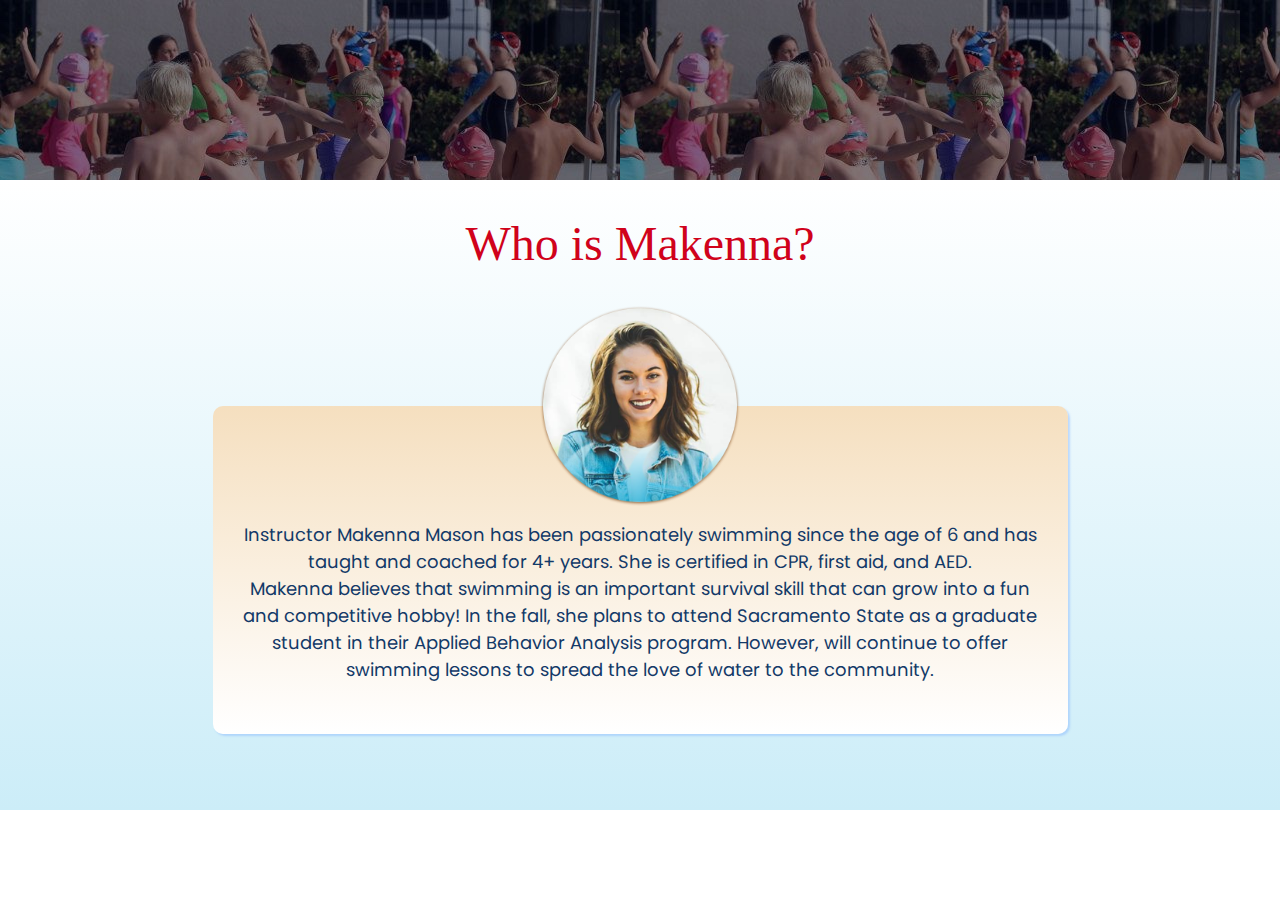
==== about.html @ e8dc3ef0 "Relative path changes & nav coloring" ====
<!doctype html>
<html lang="en">
  <head>
    <!-- Required meta tags -->
    <meta charset="utf-8">
    <meta name="viewport" content="width=device-width, initial-scale=1, shrink-to-fit=no">

    <!-- Jquery first -->
    <script src="https://code.jquery.com/jquery-3.5.1.js" integrity="sha256-QWo7LDvxbWT2tbbQ97B53yJnYU3WhH/C8ycbRAkjPDc=" crossorigin="anonymous"></script>

    <!-- Bootstrap CSS -->
    <link rel="stylesheet" href="https://stackpath.bootstrapcdn.com/bootstrap/4.3.1/css/bootstrap.min.css" integrity="sha384-ggOyR0iXCbMQv3Xipma34MD+dH/1fQ784/j6cY/iJTQUOhcWr7x9JvoRxT2MZw1T" crossorigin="anonymous">
    <link rel="stylesheet" href="css/global.css">
    <link rel="stylesheet" href="css/header-footer.css">
    <link rel="stylesheet" href="css/about.css">
    
    <title>MSS - About</title>

    <script src="js/header-footer.js" language="JavaScript" type="text/javascript"></script> 
    
  </head>
  <body>

    <div id="header"></div>

    <div class="shadow-header"></div>

    <main>

        <div class="body-top-ocean">

            <section class="container center">
                
                <h2>Who is Makenna?</h2>

                    <img src="images/about.png"/>

                    <div class="row justify-content-center">
                        <div class="col-xs-12 col-md-9 body-top-sandy">
                            <p>
                                Instructor Makenna Mason has been passionately swimming since the age of 6 and has taught and coached for 4+ years. 
                                She is certified in CPR, first aid, and AED.
                                <br>
                                Makenna believes that swimming is an important survival skill that can grow into a fun and competitive hobby! 
                                In the fall, she plans to attend Sacramento State as a graduate student in their Applied Behavior Analysis program. 
                                However, will continue to offer swimming lessons to spread the love of water to the community.
                            </p>
                        </div>
                    </div>

            </section>

        </div>

    </main>

    

    <div id="footer"></div>

    <!-- Optional JavaScript -->
    <!-- jQuery first, then Popper.js, then Bootstrap JS -->
    <script src="https://cdn.jsdelivr.net/npm/popper.js@1.16.0/dist/umd/popper.min.js" integrity="sha384-Q6E9RHvbIyZFJoft+2mJbHaEWldlvI9IOYy5n3zV9zzTtmI3UksdQRVvoxMfooAo" crossorigin="anonymous"></script>
    <script src="https://stackpath.bootstrapcdn.com/bootstrap/4.5.0/js/bootstrap.min.js" integrity="sha384-OgVRvuATP1z7JjHLkuOU7Xw704+h835Lr+6QL9UvYjZE3Ipu6Tp75j7Bh/kR0JKI" crossorigin="anonymous"></script>
    
  </body>
</html>
---- css/global.css ----
@font-face {
    font-family: 'Megan June';
    src: url('../fonts/Megan_June.otf') format('opentype');
    font-weight: normal;
    font-style: normal;
}

@font-face {
    font-family: 'Poppins';
    src: url('../fonts/Poppins_Regular.otf') format('opentype');
    font-weight: normal;
    font-style: normal;
}

@font-face {
    font-family: 'Poppins';
    src: url('../fonts/Poppins_Mediumotf') format('opentype');
    font-weight: bold;
    font-style: normal;
}

/* Grow */
.hvr-grow {
    display: inline-block;
    vertical-align: middle;
    -webkit-transform: perspective(1px) translateZ(0);
    transform: perspective(1px) translateZ(0);
    box-shadow: 0 0 1px rgba(0, 0, 0, 0);
    -webkit-transition-duration: 0.3s;
    transition-duration: 0.3s;
    -webkit-transition-property: transform;
    transition-property: transform;
}

.hvr-grow:hover, .hvr-grow:focus, .hvr-grow:active {
    -webkit-transform: scale(1.1);
    transform: scale(1.1);
}

html, body {
    width: auto !important;
    overflow-x: hidden !important;
}

h2 {
    font-family: "SignPainter";
    font-size: 3em;
    color: #D0021B;
    padding: 30px 0px;
}

.center {
    text-align: center;
}

.left {
    text-align: left;
}

.shadow-header {
    width: 100%;
    height: 20vh;
    background-image: url(../images/kids-shadow.jpg);
}

img {
    width: 100%;
    margin: 20px 0px 20px 0px;
}

p {
    font-family: "Poppins";
    color: #133A68;
    padding: 15px 0px;
    font-size: 18px;
}

.hide-mobile {
    display: none;
}

section {
    padding: 30px 0px;
}

/* Colored backgrounds */

.body-top-sandy {
    background: linear-gradient(rgb(245, 223, 191), #FFFFFF);
    width: 100%;
}

.body-top-ocean {
    background: linear-gradient(#FFFFFF, #CCEDF8);
    width: 100%;
}

.body-bottom-blue {
    background: linear-gradient(#FFFFFF, #08B1E3);
    width: 100%;  
}

/* Shadows */

.blue-shadow {
    box-shadow: 2px 2px 2px rgba(141, 187, 255, 0.5)
}

@media (min-width: 768px) {

    .hide-mobile {
        display: block;
    }

    .hide-lg {
        display: none;
    }

}
---- css/header-footer.css ----
@font-face {
    font-family: 'Megan June';
    src: url('../fonts/Megan_June.otf') format('opentype');
    font-weight: normal;
    font-style: normal;
}

nav img {
    width: 50px;
    height: 50px;
    margin: 0px !important;
}

nav {
    font-family: "Megan June";
    font-size: 1.25em;
    background-color: rgba(163, 237, 255, 0.85) !important;
}

/* Footer */

footer {
    background-color: #D2F0FA;
}

footer a {
    font-family: "Megan June";
    font-size: 0.9em;
    letter-spacing: 0.1em;
    color: navy;
}

footer h2 {
    font-size: 2em;
    padding-top: 10px;
    padding-bottom: 0px;
}

footer div {
    padding-bottom: 10px;
    font-size: 1.2em;
}

/* Desktop */

@media (min-width: 768px) {

    nav {
        background-color: rgba(163, 237, 255, 0.75) !important;
    }

}
---- css/about.css ----
main section {
    min-height: 70vh;
}

main section img {
    max-width: 200px;
    margin-bottom: -100px;
    z-index: 2 !important;
    position: relative;
}

.body-top-sandy {
    padding: 20px;
    padding-top: 100px;
    border-radius: 10px;
    box-shadow: 2px 2px 2px rgba(141, 187, 255, 0.5)
}

h2 {
    padding: 5px 0px;
}

@media (min-width: 768px) {

    p {
        border-radius: 10px;
    }

}
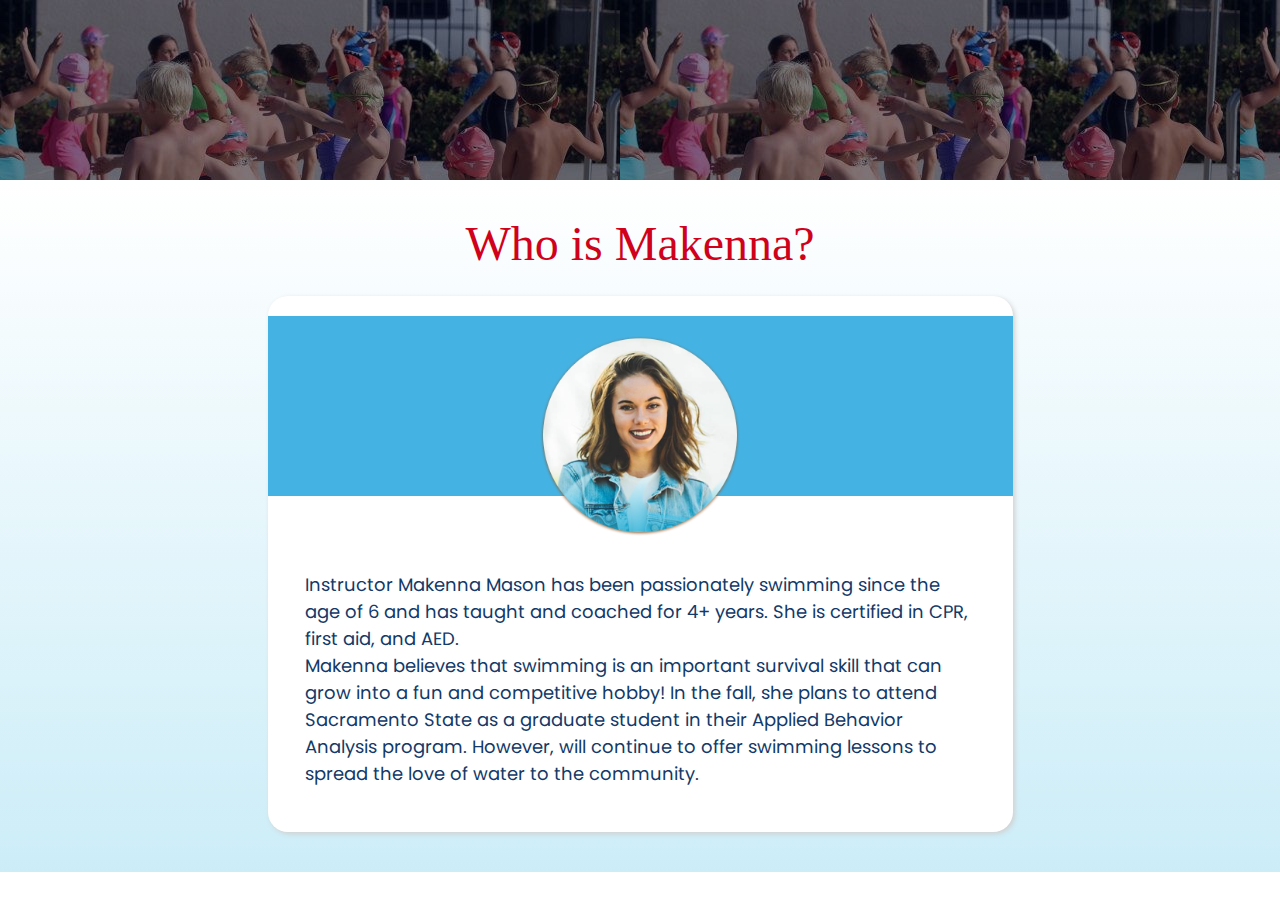
==== commit 1f4695c1: "Makenna about blue panel & scheduling dsgn" ====
--- a/about.html
+++ b/about.html
@@ -33,20 +33,27 @@
                 
                 <h2>Who is Makenna?</h2>
 
-                    <img src="images/about.png"/>
-
-                    <div class="row justify-content-center">
-                        <div class="col-xs-12 col-md-9 body-top-sandy">
-                            <p>
-                                Instructor Makenna Mason has been passionately swimming since the age of 6 and has taught and coached for 4+ years. 
-                                She is certified in CPR, first aid, and AED.
-                                <br>
-                                Makenna believes that swimming is an important survival skill that can grow into a fun and competitive hobby! 
-                                In the fall, she plans to attend Sacramento State as a graduate student in their Applied Behavior Analysis program. 
-                                However, will continue to offer swimming lessons to spread the love of water to the community.
-                            </p>
+                <div class="row justify-content-center">
+                  <div class="col-md-9 col-xs-12">
+                    <div class="panel-outer">
+                        <div class="panel-top">
+                            <img src="images/about.png"/>
+                        </div>
+                        <div class="panel-bottom left">
+                          <p>
+                          Instructor Makenna Mason has been passionately swimming since the age of 6 and has taught and coached for 4+ years. 
+                          She is certified in CPR, first aid, and AED.
+                          <br>
+                          Makenna believes that swimming is an important survival skill that can grow into a fun and competitive hobby! 
+                          In the fall, she plans to attend Sacramento State as a graduate student in their Applied Behavior Analysis program. 
+                          However, will continue to offer swimming lessons to spread the love of water to the community.
+                          </p>
                         </div>
                     </div>
+                  </div>
+                </div>
+                
+              </div>
 
             </section>
 
@@ -63,5 +70,7 @@
     <script src="https://cdn.jsdelivr.net/npm/popper.js@1.16.0/dist/umd/popper.min.js" integrity="sha384-Q6E9RHvbIyZFJoft+2mJbHaEWldlvI9IOYy5n3zV9zzTtmI3UksdQRVvoxMfooAo" crossorigin="anonymous"></script>
     <script src="https://stackpath.bootstrapcdn.com/bootstrap/4.5.0/js/bootstrap.min.js" integrity="sha384-OgVRvuATP1z7JjHLkuOU7Xw704+h835Lr+6QL9UvYjZE3Ipu6Tp75j7Bh/kR0JKI" crossorigin="anonymous"></script>
     
+    <script src="js/scroll-nav.js"></script>
+    
   </body>
 </html>--- a/css/global.css
+++ b/css/global.css
@@ -44,7 +44,7 @@
 
 h2 {
     font-family: "SignPainter";
-    font-size: 3em;
+    font-size: 2.5em;
     color: #D0021B;
     padding: 30px 0px;
 }
@@ -116,4 +116,8 @@
         display: none;
     }
 
+    h2 {
+        font-size: 3em;
+    }
+
 }--- a/css/about.css
+++ b/css/about.css
@@ -4,9 +4,6 @@
 
 main section img {
     max-width: 200px;
-    margin-bottom: -100px;
-    z-index: 2 !important;
-    position: relative;
 }
 
 .body-top-sandy {
@@ -20,6 +17,27 @@
     padding: 5px 0px;
 }
 
+
+.panel-outer {
+    margin: 10px 40px 10px 40px;
+    padding: 20px 0px 30px 0px;
+    background: white;
+    position: relative;
+    box-shadow: 2px 2px 5px #d1d1d1;
+    border-radius: 20px;
+    z-index: 1;
+}
+
+.panel-top {
+    background: linear-gradient(180deg, #44B2E3 75%, white 0%);
+    text-align: center;
+}
+
+main section p {
+    width: 90%;
+    margin: 0 auto;
+}
+
 @media (min-width: 768px) {
 
     p {
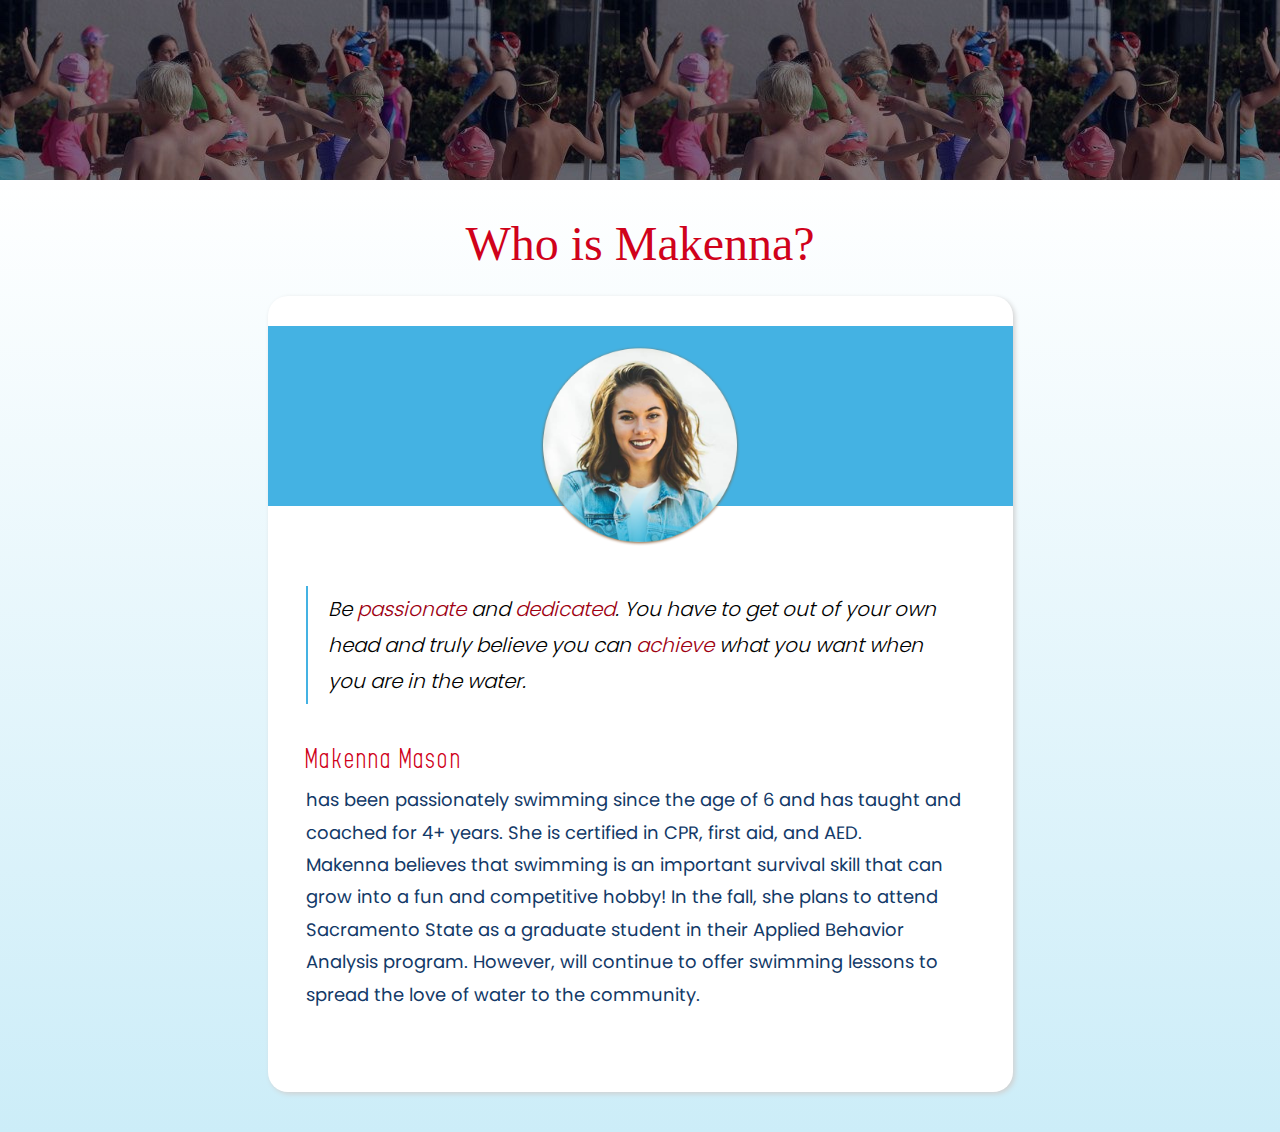
==== commit 4fd45caa: "Animation, pap changes in color and collapse buttons, large-quotes" ====
--- a/about.html
+++ b/about.html
@@ -39,15 +39,23 @@
                         <div class="panel-top">
                             <img src="images/about.png"/>
                         </div>
+                        
                         <div class="panel-bottom left">
-                          <p>
-                          Instructor Makenna Mason has been passionately swimming since the age of 6 and has taught and coached for 4+ years. 
-                          She is certified in CPR, first aid, and AED.
-                          <br>
-                          Makenna believes that swimming is an important survival skill that can grow into a fun and competitive hobby! 
-                          In the fall, she plans to attend Sacramento State as a graduate student in their Applied Behavior Analysis program. 
-                          However, will continue to offer swimming lessons to spread the love of water to the community.
-                          </p>
+                          <div class="panel-inner">
+                            <div class="large-quote scale-up-hor-center">
+                              Be <b>passionate</b> and <b>dedicated</b>.  You have to get out of your own head and truly believe you can <b>achieve</b>
+                              what you want when you are in the water.
+                            </div>
+                            <h3>Makenna Mason</h3>
+                            <p>
+                            has been passionately swimming since the age of 6 and has taught and coached for 4+ years. 
+                            She is certified in CPR, first aid, and AED.
+                            <br>
+                            Makenna believes that swimming is an important survival skill that can grow into a fun and competitive hobby! 
+                            In the fall, she plans to attend Sacramento State as a graduate student in their Applied Behavior Analysis program. 
+                            However, will continue to offer swimming lessons to spread the love of water to the community.
+                            </p>
+                          </div>
                         </div>
                     </div>
                   </div>
--- a/css/global.css
+++ b/css/global.css
@@ -14,10 +14,91 @@
 
 @font-face {
     font-family: 'Poppins';
-    src: url('../fonts/Poppins_Mediumotf') format('opentype');
+    src: url('../fonts/Poppins_Medium.otf') format('opentype');
     font-weight: bold;
     font-style: normal;
 }
+
+@font-face {
+    font-family: 'Poppins Light';
+    src: url('../fonts/Poppins_Light.otf') format('opentype');
+    font-weight: bold;
+    font-style: normal;
+}
+
+/* ----------------------------------------------
+ * Generated by Animista on 2020-8-27 13:34:38
+ * Licensed under FreeBSD License.
+ * See http://animista.net/license for more info. 
+ * w: http://animista.net, t: @cssanimista
+ * ---------------------------------------------- */
+
+/**
+ * ----------------------------------------
+ * animation scale-up-hor-center
+ * ----------------------------------------
+ */
+ @-webkit-keyframes scale-up-hor-center {
+    0% {
+      -webkit-transform: scaleX(0.4);
+              transform: scaleX(0.4);
+    }
+    100% {
+      -webkit-transform: scaleX(1);
+              transform: scaleX(1);
+    }
+  }
+  @keyframes scale-up-hor-center {
+    0% {
+      -webkit-transform: scaleX(0.4);
+              transform: scaleX(0.4);
+    }
+    100% {
+      -webkit-transform: scaleX(1);
+              transform: scaleX(1);
+    }
+  }
+
+  .scale-up-hor-center {
+	-webkit-animation: scale-up-hor-center 0.5s cubic-bezier(0.390, 0.575, 0.565, 1.000) both;
+	        animation: scale-up-hor-center 0.5s cubic-bezier(0.390, 0.575, 0.565, 1.000) both;
+    }
+
+    /* https://blog.hubspot.com/website/css-fade-in */
+
+    .fade-in {
+        animation: fadeIn ease 2s;
+        -webkit-animation: fadeIn ease 2s;
+        -moz-animation: fadeIn ease 2s;
+        -o-animation: fadeIn ease 2s;
+        -ms-animation: fadeIn ease 2s;
+    }
+
+    @keyframes fadeIn {
+    0% {opacity:0;}
+    100% {opacity:1;}
+    }
+    
+    @-moz-keyframes fadeIn {
+    0% {opacity:0;}
+    100% {opacity:1;}
+    }
+    
+    @-webkit-keyframes fadeIn {
+    0% {opacity:0;}
+    100% {opacity:1;}
+    }
+    
+    @-o-keyframes fadeIn {
+    0% {opacity:0;}
+    100% {opacity:1;}
+    }
+    
+    @-ms-keyframes fadeIn {
+    0% {opacity:0;}
+    100% {opacity:1;}
+    }
+  
 
 /* Grow */
 .hvr-grow {
@@ -47,6 +128,12 @@
     font-size: 2.5em;
     color: #D0021B;
     padding: 30px 0px;
+
+    animation: fadeIn ease 2s;
+    -webkit-animation: fadeIn ease 2s;
+    -moz-animation: fadeIn ease 2s;
+    -o-animation: fadeIn ease 2s;
+    -ms-animation: fadeIn ease 2s;
 }
 
 .center {
@@ -69,10 +156,35 @@
 }
 
 p {
-    font-family: "Poppins";
+   font-family: "Poppins"; 
     color: #133A68;
     padding: 15px 0px;
     font-size: 18px;
+    line-height: 1.8em;
+}
+
+.large-quote {
+    font-family: "Poppins Light";
+    font-size: 20px;
+    line-height: 1.8em;
+    font-style: italic;
+    font-weight: lighter;
+    padding: 5px 20px;
+    margin: 20px 0px 40px 0px;
+    border-left: 2px solid #44B2E3;
+    color: black;
+}
+
+.large-quote b {
+    color: #9e0012;
+}
+
+.large-quote span {
+    color: gray;
+}
+
+ul {
+    font-size: 18px;
 }
 
 .hide-mobile {
--- a/css/about.css
+++ b/css/about.css
@@ -19,8 +19,7 @@
 
 
 .panel-outer {
-    margin: 10px 40px 10px 40px;
-    padding: 20px 0px 30px 0px;
+    padding: 30px 0px 30px 0px;
     background: white;
     position: relative;
     box-shadow: 2px 2px 5px #d1d1d1;
@@ -33,9 +32,24 @@
     text-align: center;
 }
 
-main section p {
-    width: 90%;
+.panel-inner {
+    width: 95%;
     margin: 0 auto;
+    padding: 20px;
+    padding-top: 0px;
+    /* border: 5px solid #D2F0FA;
+    border-radius: 10px; */
+}
+
+p {
+    padding-top: 0px;
+}
+
+h3 {
+    font-family: "Megan June";
+    font-size: 1.7em;
+    letter-spacing: 1.2px;
+    color: #D0021B;
 }
 
 @media (min-width: 768px) {
@@ -44,4 +58,8 @@
         border-radius: 10px;
     }
 
+    .panel-outer {
+        margin: 10px 40px 10px 40px;
+    }
+
 }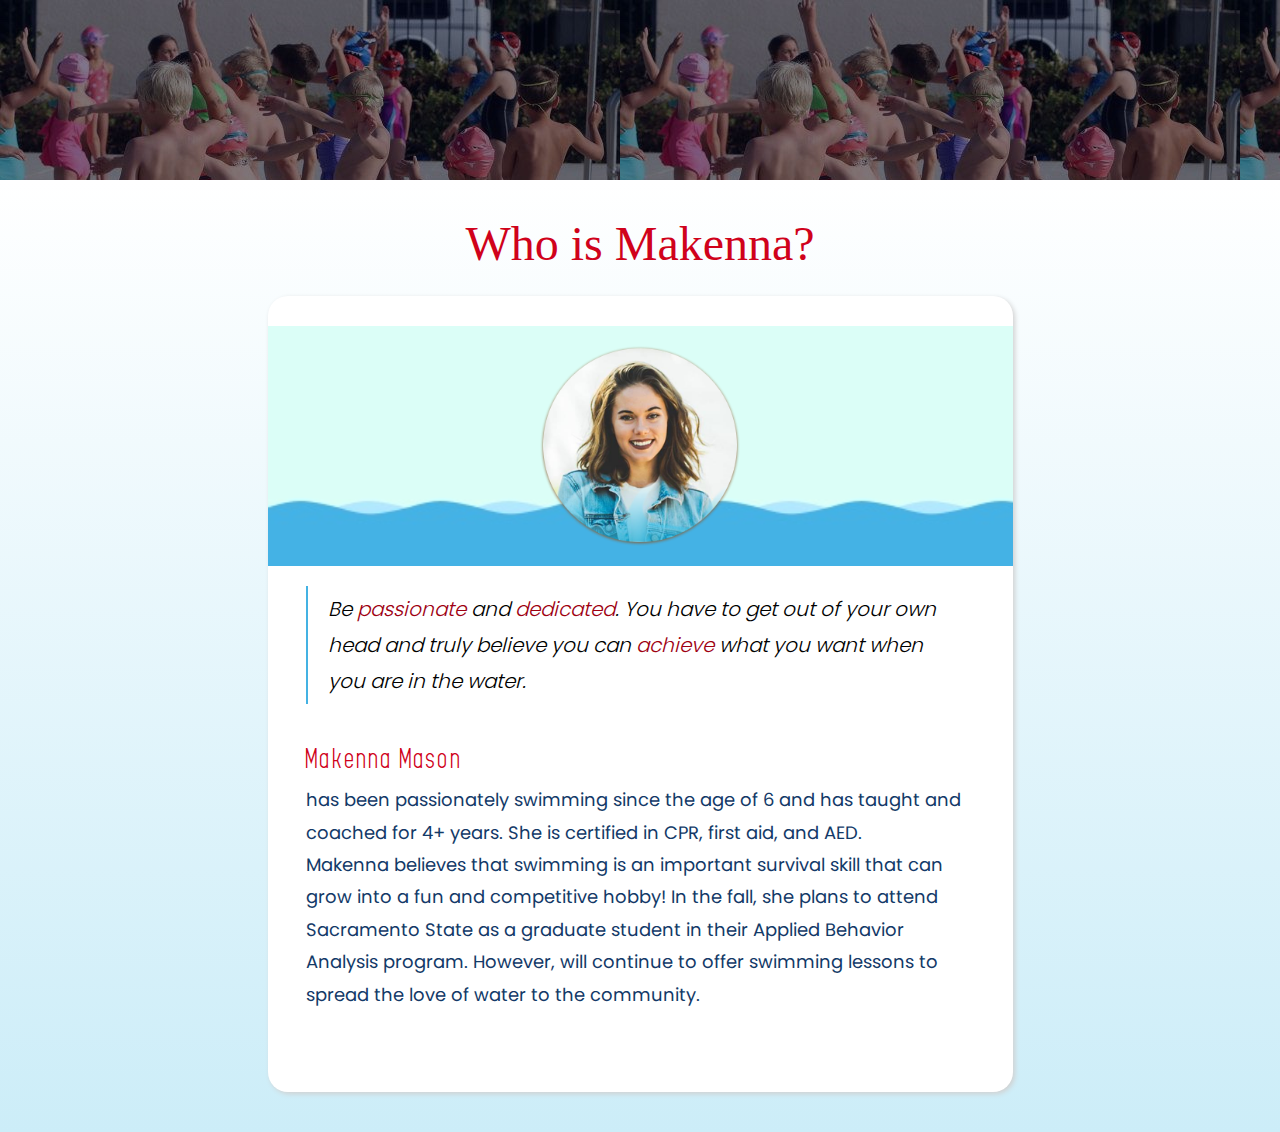
==== commit dd60d3ab: "About panel style changes" ====
--- a/about.html
+++ b/about.html
@@ -37,7 +37,7 @@
                   <div class="col-md-9 col-xs-12">
                     <div class="panel-outer">
                         <div class="panel-top">
-                            <img src="images/about.png"/>
+                            <img class="float" src="images/about.png"/>
                         </div>
                         
                         <div class="panel-bottom left">
--- a/css/about.css
+++ b/css/about.css
@@ -28,7 +28,13 @@
 }
 
 .panel-top {
-    background: linear-gradient(180deg, #44B2E3 75%, white 0%);
+    /* background: linear-gradient(180deg, #44B2E3 75%, white 0%); */
+    text-align: center;
+
+    background-image: url('../images/panel-bg-about.jpg');
+    background-size: contain;
+    background-repeat: repeat-x;
+    margin-bottom: 20px;
     text-align: center;
 }
 
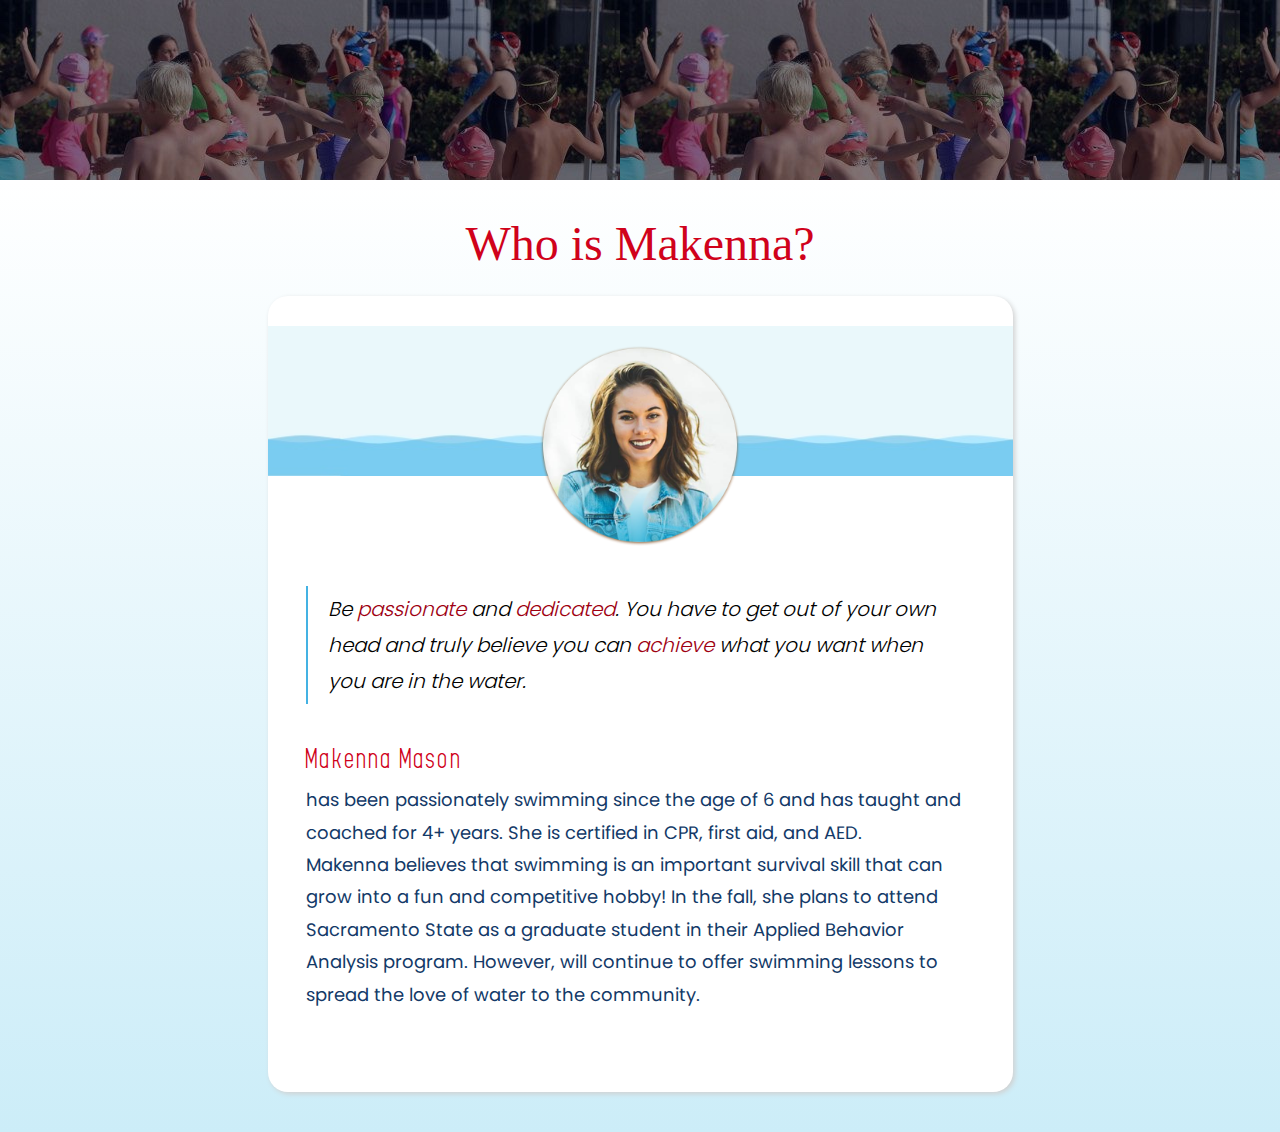
==== commit 14db3b51: "Change bpap button size back" ====
--- a/about.html
+++ b/about.html
@@ -14,7 +14,7 @@
     <link rel="stylesheet" href="css/header-footer.css">
     <link rel="stylesheet" href="css/about.css">
     
-    <title>MSS - About</title>
+    <title>Mermaid Swim School - About</title>
 
     <script src="js/header-footer.js" language="JavaScript" type="text/javascript"></script> 
     
--- a/css/global.css
+++ b/css/global.css
@@ -63,6 +63,59 @@
 	-webkit-animation: scale-up-hor-center 0.5s cubic-bezier(0.390, 0.575, 0.565, 1.000) both;
 	        animation: scale-up-hor-center 0.5s cubic-bezier(0.390, 0.575, 0.565, 1.000) both;
     }
+
+.puff-out-center {
+    -webkit-animation: puff-out-center 1s cubic-bezier(0.165, 0.840, 0.440, 1.000) both;
+            animation: puff-out-center 1s cubic-bezier(0.165, 0.840, 0.440, 1.000) both;
+}
+
+/* ----------------------------------------------
+ * Generated by Animista on 2020-8-28 9:32:58
+ * Licensed under FreeBSD License.
+ * See http://animista.net/license for more info. 
+ * w: http://animista.net, t: @cssanimista
+ * ---------------------------------------------- */
+
+/**
+ * ----------------------------------------
+ * animation puff-out-center
+ * ----------------------------------------
+ */
+ @-webkit-keyframes puff-out-center {
+    0% {
+      -webkit-transform: scale(1);
+              transform: scale(1);
+      -webkit-filter: blur(0px);
+              filter: blur(0px);
+      opacity: 1;
+    }
+    100% {
+      -webkit-transform: scale(2);
+              transform: scale(2);
+      -webkit-filter: blur(4px);
+              filter: blur(4px);
+      opacity: 0;
+    }
+  }
+  @keyframes puff-out-center {
+    0% {
+      -webkit-transform: scale(1);
+              transform: scale(1);
+      -webkit-filter: blur(0px);
+              filter: blur(0px);
+      opacity: 1;
+    }
+    100% {
+      -webkit-transform: scale(2);
+              transform: scale(2);
+      -webkit-filter: blur(4px);
+              filter: blur(4px);
+      opacity: 0;
+    }
+  }
+  
+
+
 
     /* https://blog.hubspot.com/website/css-fade-in */
 
@@ -198,7 +251,7 @@
 /* Colored backgrounds */
 
 .body-top-sandy {
-    background: linear-gradient(rgb(245, 223, 191), #FFFFFF);
+    background: linear-gradient(#FBF5EC, #FFFFFF);
     width: 100%;
 }
 
--- a/css/about.css
+++ b/css/about.css
@@ -68,4 +68,8 @@
         margin: 10px 40px 10px 40px;
     }
 
+    .panel-top {
+        background-size: 100% 150px;
+    }
+
 }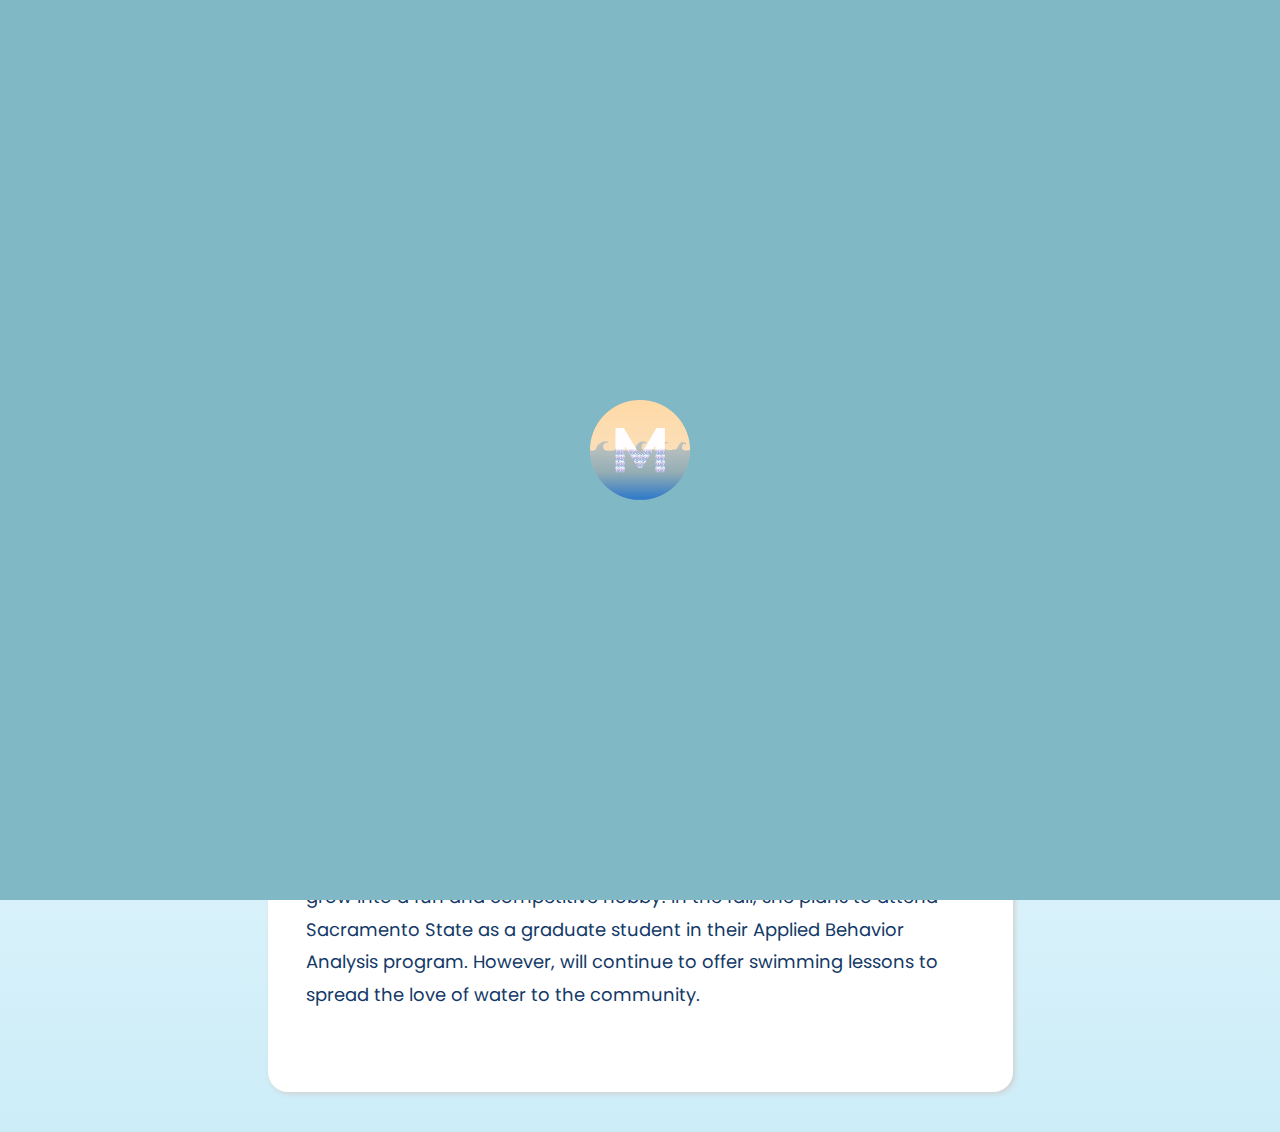
==== commit da6b59d4: "Add loader" ====
--- a/about.html
+++ b/about.html
@@ -69,7 +69,9 @@
 
     </main>
 
-    
+    <div class="loader-wrapper">
+      <img src="/images/logo.png" />
+    </div>
 
     <div id="footer"></div>
 
@@ -79,6 +81,7 @@
     <script src="https://stackpath.bootstrapcdn.com/bootstrap/4.5.0/js/bootstrap.min.js" integrity="sha384-OgVRvuATP1z7JjHLkuOU7Xw704+h835Lr+6QL9UvYjZE3Ipu6Tp75j7Bh/kR0JKI" crossorigin="anonymous"></script>
     
     <script src="js/scroll-nav.js"></script>
+    <script src="js/loader.js"></script>
     
   </body>
 </html>--- a/css/global.css
+++ b/css/global.css
@@ -248,6 +248,48 @@
     padding: 30px 0px;
 }
 
+.loader-wrapper {
+    width: 100%;
+    height: 100%;
+    position: absolute;
+    left: 0;
+    top: 0;
+    background: #80b8c6;
+    display: flex;
+    align-items: center;
+    justify-content: center;
+    z-index: 1;
+}
+
+.loader-wrapper img {
+    width: 100px !important;
+    animation: rotation 2s infinite;
+    -webkit-animation: rotation 2s infinite;
+}
+
+.disable-scrolling {
+    overflow: hidden;
+    height: 100%;
+}
+
+@keyframes rotation {
+    from {
+            -webkit-transform: rotate(0deg);
+    }
+    to {
+            -webkit-transform: rotate(359deg);
+    }
+}
+
+@-webkit-keyframes rotation {
+    from {
+            -webkit-transform: rotate(0deg);
+    }
+    to {
+            -webkit-transform: rotate(359deg);
+    }
+}
+
 /* Colored backgrounds */
 
 .body-top-sandy {
